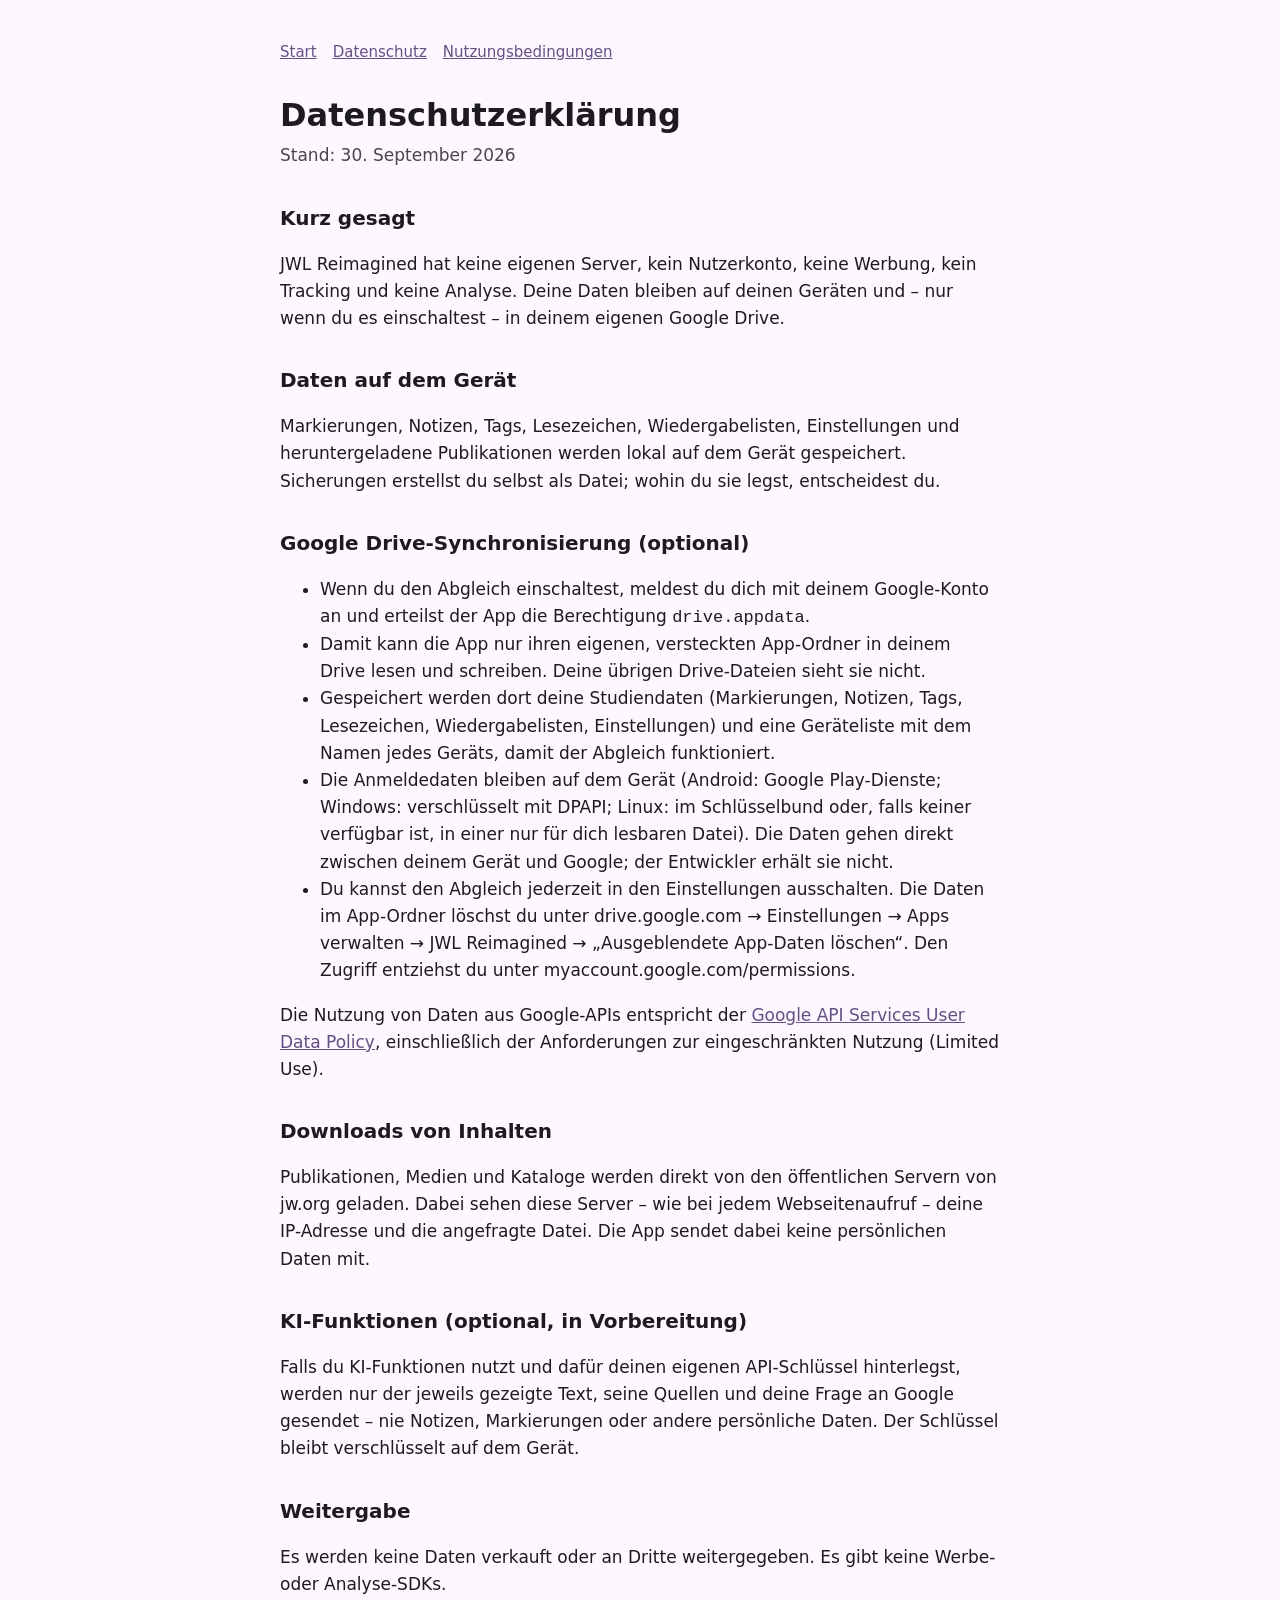
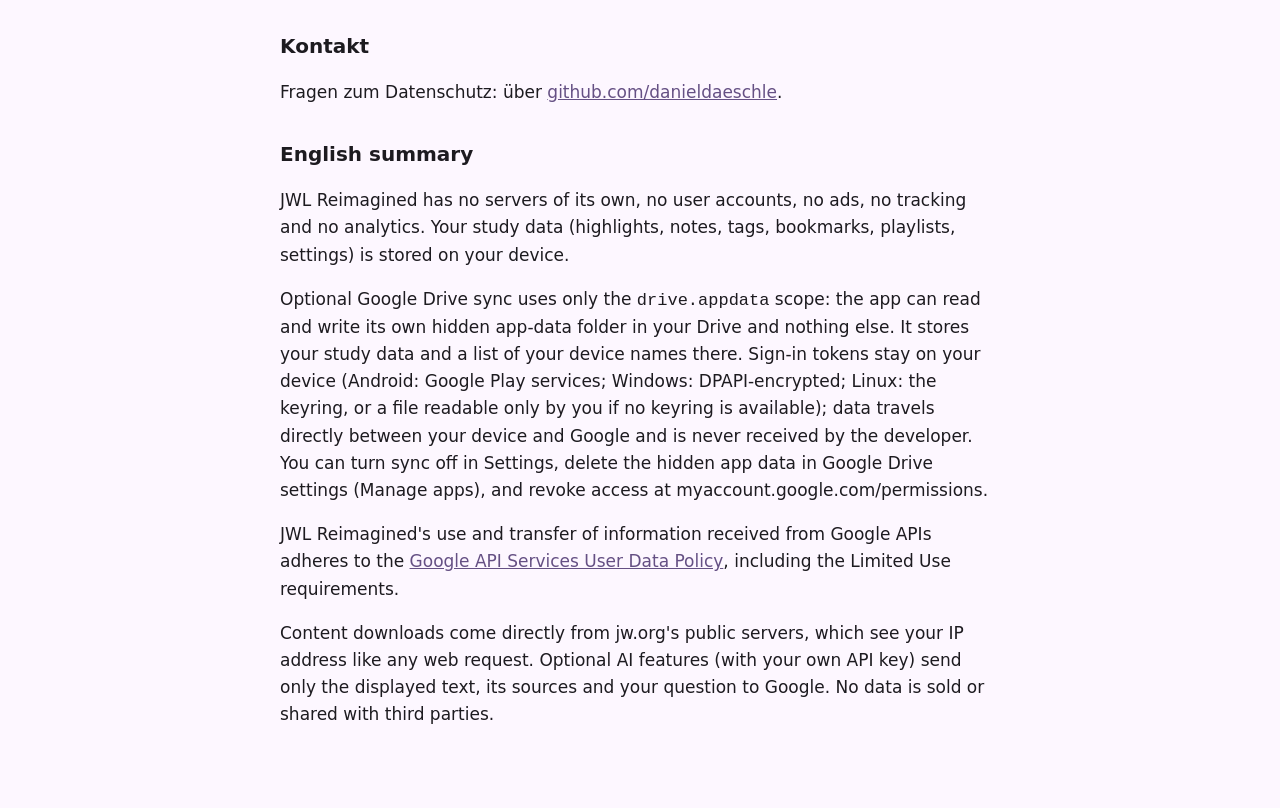
==== privacy.html @ 346ab060 "Homepage, privacy policy and terms Co-Authored-By: Claude Opus 5.5 <noreply@anthropic.com>" ====
<!doctype html>
<html lang="de">
<head>
<meta charset="utf-8">
<meta name="viewport" content="width=device-width, initial-scale=1">
<title>Datenschutz · JWL Reimagined</title>
<link rel="stylesheet" href="style.css">
</head>
<body>
<main>
<nav><a href="./">Start</a><a href="privacy.html">Datenschutz</a><a href="terms.html">Nutzungsbedingungen</a></nav>
<h1>Datenschutzerklärung</h1>
<p class="sub">Stand: 30. September 2026</p>

<h2>Kurz gesagt</h2>
<p>JWL Reimagined hat keine eigenen Server, kein Nutzerkonto, keine Werbung, kein Tracking und keine Analyse. Deine Daten bleiben auf deinen Geräten und – nur wenn du es einschaltest – in deinem eigenen Google Drive.</p>

<h2>Daten auf dem Gerät</h2>
<p>Markierungen, Notizen, Tags, Lesezeichen, Wiedergabelisten, Einstellungen und heruntergeladene Publikationen werden lokal auf dem Gerät gespeichert. Sicherungen erstellst du selbst als Datei; wohin du sie legst, entscheidest du.</p>

<h2>Google Drive-Synchronisierung (optional)</h2>
<ul>
<li>Wenn du den Abgleich einschaltest, meldest du dich mit deinem Google-Konto an und erteilst der App die Berechtigung <code>drive.appdata</code>.</li>
<li>Damit kann die App nur ihren eigenen, versteckten App-Ordner in deinem Drive lesen und schreiben. Deine übrigen Drive-Dateien sieht sie nicht.</li>
<li>Gespeichert werden dort deine Studiendaten (Markierungen, Notizen, Tags, Lesezeichen, Wiedergabelisten, Einstellungen) und eine Geräteliste mit dem Namen jedes Geräts, damit der Abgleich funktioniert.</li>
<li>Die Anmeldedaten bleiben auf dem Gerät (Android: Google Play-Dienste; Windows: verschlüsselt mit DPAPI; Linux: im Schlüsselbund oder, falls keiner verfügbar ist, in einer nur für dich lesbaren Datei). Die Daten gehen direkt zwischen deinem Gerät und Google; der Entwickler erhält sie nicht.</li>
<li>Du kannst den Abgleich jederzeit in den Einstellungen ausschalten. Die Daten im App-Ordner löschst du unter drive.google.com → Einstellungen → Apps verwalten → JWL Reimagined → „Ausgeblendete App-Daten löschen“. Den Zugriff entziehst du unter myaccount.google.com/permissions.</li>
</ul>
<p>Die Nutzung von Daten aus Google-APIs entspricht der <a href="https://developers.google.com/terms/api-services-user-data-policy">Google API Services User Data Policy</a>, einschließlich der Anforderungen zur eingeschränkten Nutzung (Limited Use).</p>

<h2>Downloads von Inhalten</h2>
<p>Publikationen, Medien und Kataloge werden direkt von den öffentlichen Servern von jw.org geladen. Dabei sehen diese Server – wie bei jedem Webseitenaufruf – deine IP-Adresse und die angefragte Datei. Die App sendet dabei keine persönlichen Daten mit.</p>

<h2>KI-Funktionen (optional, in Vorbereitung)</h2>
<p>Falls du KI-Funktionen nutzt und dafür deinen eigenen API-Schlüssel hinterlegst, werden nur der jeweils gezeigte Text, seine Quellen und deine Frage an Google gesendet – nie Notizen, Markierungen oder andere persönliche Daten. Der Schlüssel bleibt verschlüsselt auf dem Gerät.</p>

<h2>Weitergabe</h2>
<p>Es werden keine Daten verkauft oder an Dritte weitergegeben. Es gibt keine Werbe- oder Analyse-SDKs.</p>

<h2>Kontakt</h2>
<p>Fragen zum Datenschutz: über <a href="https://github.com/danieldaeschle">github.com/danieldaeschle</a>.</p>

<h2 id="en" lang="en">English summary</h2>
<div lang="en">
<p>JWL Reimagined has no servers of its own, no user accounts, no ads, no tracking and no analytics. Your study data (highlights, notes, tags, bookmarks, playlists, settings) is stored on your device.</p>
<p>Optional Google Drive sync uses only the <code>drive.appdata</code> scope: the app can read and write its own hidden app-data folder in your Drive and nothing else. It stores your study data and a list of your device names there. Sign-in tokens stay on your device (Android: Google Play services; Windows: DPAPI-encrypted; Linux: the keyring, or a file readable only by you if no keyring is available); data travels directly between your device and Google and is never received by the developer. You can turn sync off in Settings, delete the hidden app data in Google Drive settings (Manage apps), and revoke access at myaccount.google.com/permissions.</p>
<p>JWL Reimagined's use and transfer of information received from Google APIs adheres to the <a href="https://developers.google.com/terms/api-services-user-data-policy">Google API Services User Data Policy</a>, including the Limited Use requirements.</p>
<p>Content downloads come directly from jw.org's public servers, which see your IP address like any web request. Optional AI features (with your own API key) send only the displayed text, its sources and your question to Google. No data is sold or shared with third parties.</p>
</div>
</main>
</body>
</html>
---- style.css ----
:root{--bg:#FDF7FF;--fg:#1D1B20;--muted:#49454F;--accent:#655084;--card:#F3EDF7}
@media (prefers-color-scheme:dark){:root{--bg:#141218;--fg:#E6E0E9;--muted:#CAC4D0;--accent:#CFBDFE;--card:#211F26}}
body{margin:0;background:var(--bg);color:var(--fg);font:17px/1.6 system-ui,-apple-system,"Segoe UI",Roboto,sans-serif}
main{max-width:720px;margin:0 auto;padding:40px 16px 64px}
h1{font-size:32px;line-height:1.2;margin:0 0 8px}
h2{font-size:20px;margin:32px 0 8px}
p,li{color:var(--fg)}
.sub{color:var(--muted);margin:0 0 24px}
a{color:var(--accent)}
nav{display:flex;gap:16px;flex-wrap:wrap;margin-bottom:32px;font-size:15px}
.card{background:var(--card);border-radius:16px;padding:16px 20px;margin:16px 0}
footer{margin-top:48px;font-size:14px;color:var(--muted)}
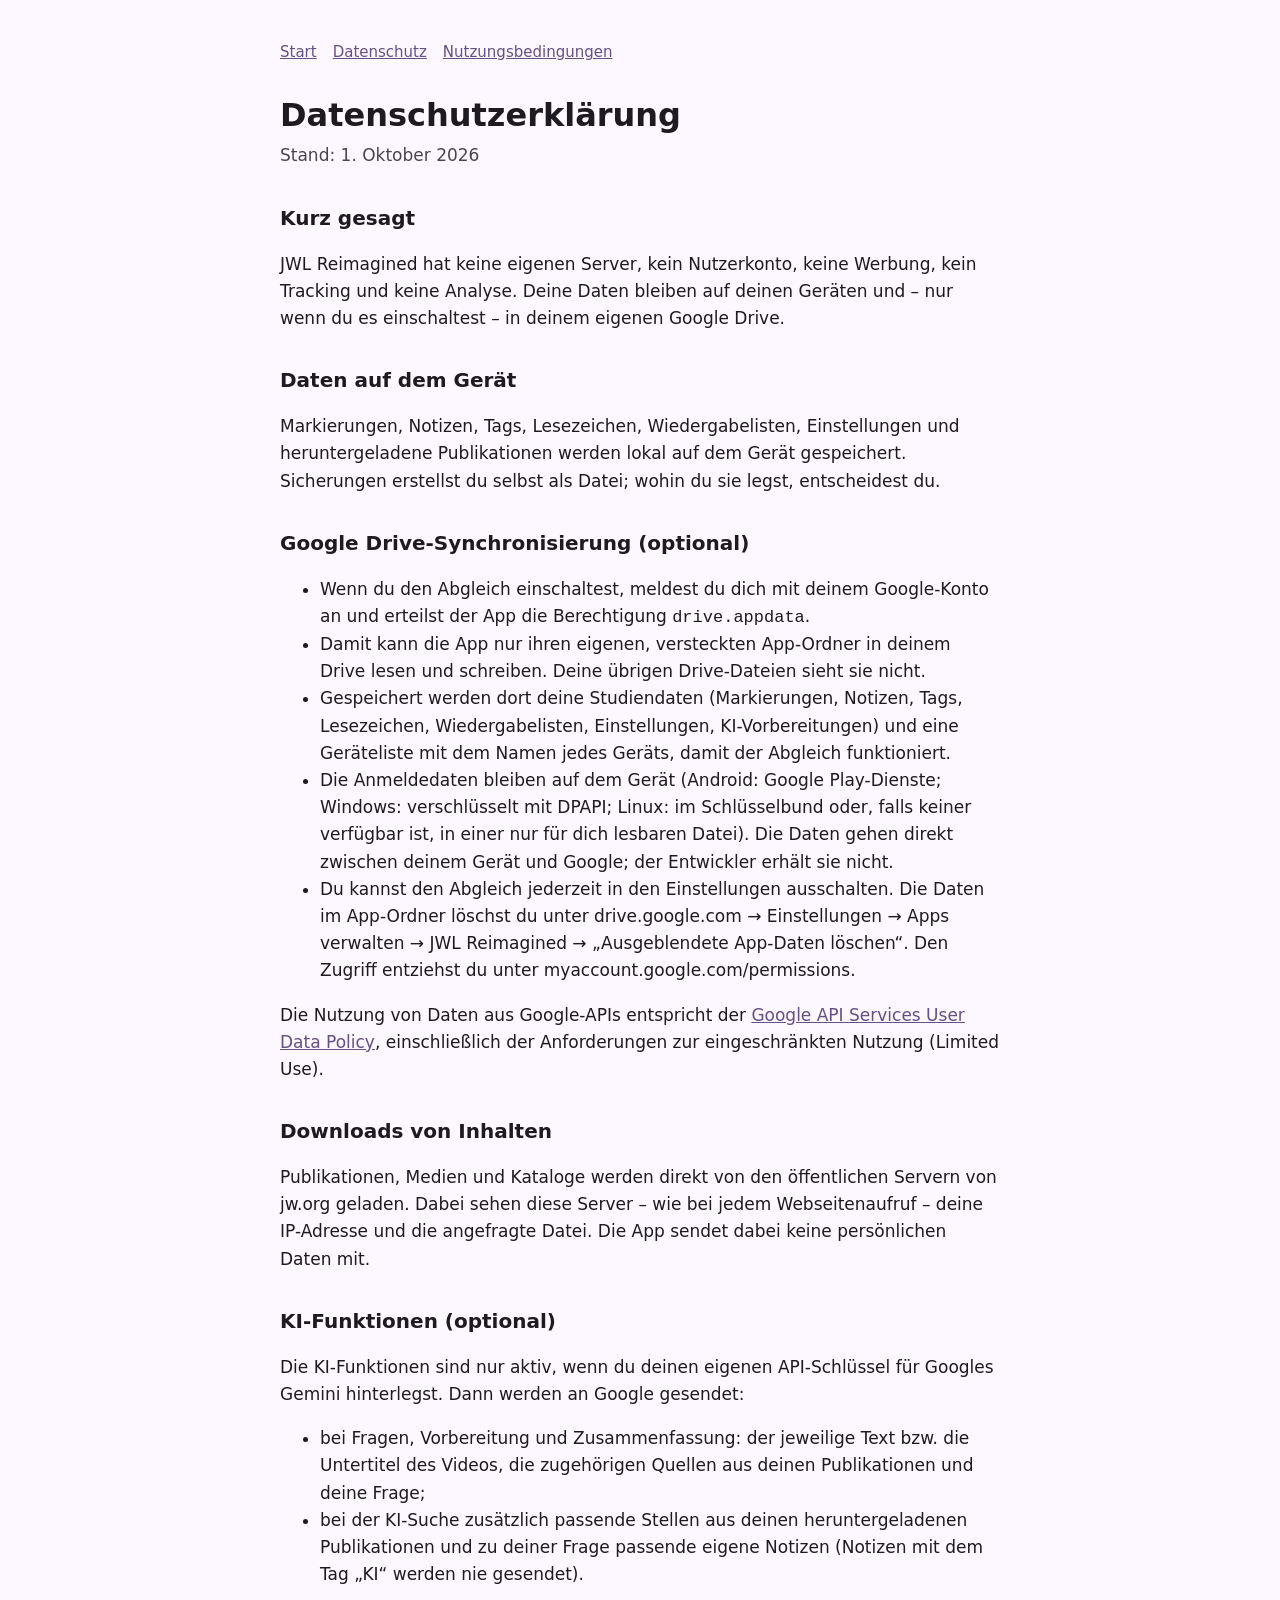
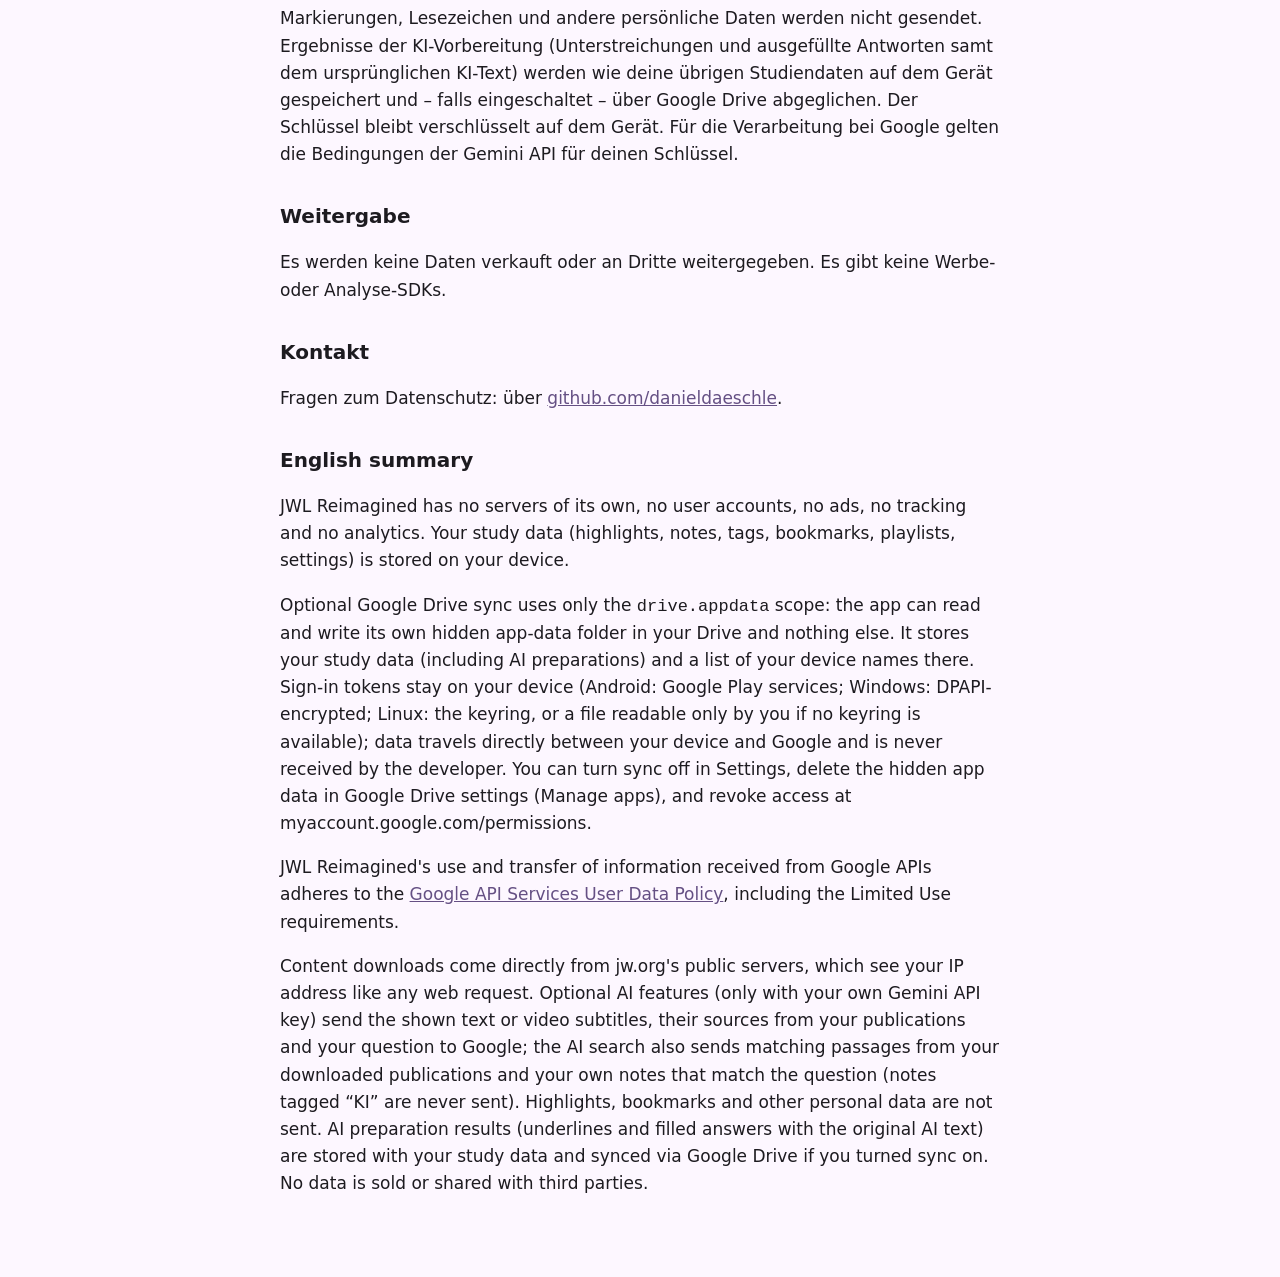
==== commit 93847c7c: "Privacy: AI search sends matching notes; AI preparations are synced Co-Authored-By: Claude Opus 5.5 " ====
--- a/privacy.html
+++ b/privacy.html
@@ -10,7 +10,7 @@
 <main>
 <nav><a href="./">Start</a><a href="privacy.html">Datenschutz</a><a href="terms.html">Nutzungsbedingungen</a></nav>
 <h1>Datenschutzerklärung</h1>
-<p class="sub">Stand: 30. September 2026</p>
+<p class="sub">Stand: 1. Oktober 2026</p>
 
 <h2>Kurz gesagt</h2>
 <p>JWL Reimagined hat keine eigenen Server, kein Nutzerkonto, keine Werbung, kein Tracking und keine Analyse. Deine Daten bleiben auf deinen Geräten und – nur wenn du es einschaltest – in deinem eigenen Google Drive.</p>
@@ -22,7 +22,7 @@
 <ul>
 <li>Wenn du den Abgleich einschaltest, meldest du dich mit deinem Google-Konto an und erteilst der App die Berechtigung <code>drive.appdata</code>.</li>
 <li>Damit kann die App nur ihren eigenen, versteckten App-Ordner in deinem Drive lesen und schreiben. Deine übrigen Drive-Dateien sieht sie nicht.</li>
-<li>Gespeichert werden dort deine Studiendaten (Markierungen, Notizen, Tags, Lesezeichen, Wiedergabelisten, Einstellungen) und eine Geräteliste mit dem Namen jedes Geräts, damit der Abgleich funktioniert.</li>
+<li>Gespeichert werden dort deine Studiendaten (Markierungen, Notizen, Tags, Lesezeichen, Wiedergabelisten, Einstellungen, KI-Vorbereitungen) und eine Geräteliste mit dem Namen jedes Geräts, damit der Abgleich funktioniert.</li>
 <li>Die Anmeldedaten bleiben auf dem Gerät (Android: Google Play-Dienste; Windows: verschlüsselt mit DPAPI; Linux: im Schlüsselbund oder, falls keiner verfügbar ist, in einer nur für dich lesbaren Datei). Die Daten gehen direkt zwischen deinem Gerät und Google; der Entwickler erhält sie nicht.</li>
 <li>Du kannst den Abgleich jederzeit in den Einstellungen ausschalten. Die Daten im App-Ordner löschst du unter drive.google.com → Einstellungen → Apps verwalten → JWL Reimagined → „Ausgeblendete App-Daten löschen“. Den Zugriff entziehst du unter myaccount.google.com/permissions.</li>
 </ul>
@@ -31,8 +31,13 @@
 <h2>Downloads von Inhalten</h2>
 <p>Publikationen, Medien und Kataloge werden direkt von den öffentlichen Servern von jw.org geladen. Dabei sehen diese Server – wie bei jedem Webseitenaufruf – deine IP-Adresse und die angefragte Datei. Die App sendet dabei keine persönlichen Daten mit.</p>
 
-<h2>KI-Funktionen (optional, in Vorbereitung)</h2>
-<p>Falls du KI-Funktionen nutzt und dafür deinen eigenen API-Schlüssel hinterlegst, werden nur der jeweils gezeigte Text, seine Quellen und deine Frage an Google gesendet – nie Notizen, Markierungen oder andere persönliche Daten. Der Schlüssel bleibt verschlüsselt auf dem Gerät.</p>
+<h2>KI-Funktionen (optional)</h2>
+<p>Die KI-Funktionen sind nur aktiv, wenn du deinen eigenen API-Schlüssel für Googles Gemini hinterlegst. Dann werden an Google gesendet:</p>
+<ul>
+<li>bei Fragen, Vorbereitung und Zusammenfassung: der jeweilige Text bzw. die Untertitel des Videos, die zugehörigen Quellen aus deinen Publikationen und deine Frage;</li>
+<li>bei der KI-Suche zusätzlich passende Stellen aus deinen heruntergeladenen Publikationen und zu deiner Frage passende eigene Notizen (Notizen mit dem Tag „KI“ werden nie gesendet).</li>
+</ul>
+<p>Markierungen, Lesezeichen und andere persönliche Daten werden nicht gesendet. Ergebnisse der KI-Vorbereitung (Unterstreichungen und ausgefüllte Antworten samt dem ursprünglichen KI-Text) werden wie deine übrigen Studiendaten auf dem Gerät gespeichert und – falls eingeschaltet – über Google Drive abgeglichen. Der Schlüssel bleibt verschlüsselt auf dem Gerät. Für die Verarbeitung bei Google gelten die Bedingungen der Gemini API für deinen Schlüssel.</p>
 
 <h2>Weitergabe</h2>
 <p>Es werden keine Daten verkauft oder an Dritte weitergegeben. Es gibt keine Werbe- oder Analyse-SDKs.</p>
@@ -43,9 +48,9 @@
 <h2 id="en" lang="en">English summary</h2>
 <div lang="en">
 <p>JWL Reimagined has no servers of its own, no user accounts, no ads, no tracking and no analytics. Your study data (highlights, notes, tags, bookmarks, playlists, settings) is stored on your device.</p>
-<p>Optional Google Drive sync uses only the <code>drive.appdata</code> scope: the app can read and write its own hidden app-data folder in your Drive and nothing else. It stores your study data and a list of your device names there. Sign-in tokens stay on your device (Android: Google Play services; Windows: DPAPI-encrypted; Linux: the keyring, or a file readable only by you if no keyring is available); data travels directly between your device and Google and is never received by the developer. You can turn sync off in Settings, delete the hidden app data in Google Drive settings (Manage apps), and revoke access at myaccount.google.com/permissions.</p>
+<p>Optional Google Drive sync uses only the <code>drive.appdata</code> scope: the app can read and write its own hidden app-data folder in your Drive and nothing else. It stores your study data (including AI preparations) and a list of your device names there. Sign-in tokens stay on your device (Android: Google Play services; Windows: DPAPI-encrypted; Linux: the keyring, or a file readable only by you if no keyring is available); data travels directly between your device and Google and is never received by the developer. You can turn sync off in Settings, delete the hidden app data in Google Drive settings (Manage apps), and revoke access at myaccount.google.com/permissions.</p>
 <p>JWL Reimagined's use and transfer of information received from Google APIs adheres to the <a href="https://developers.google.com/terms/api-services-user-data-policy">Google API Services User Data Policy</a>, including the Limited Use requirements.</p>
-<p>Content downloads come directly from jw.org's public servers, which see your IP address like any web request. Optional AI features (with your own API key) send only the displayed text, its sources and your question to Google. No data is sold or shared with third parties.</p>
+<p>Content downloads come directly from jw.org's public servers, which see your IP address like any web request. Optional AI features (only with your own Gemini API key) send the shown text or video subtitles, their sources from your publications and your question to Google; the AI search also sends matching passages from your downloaded publications and your own notes that match the question (notes tagged “KI” are never sent). Highlights, bookmarks and other personal data are not sent. AI preparation results (underlines and filled answers with the original AI text) are stored with your study data and synced via Google Drive if you turned sync on. No data is sold or shared with third parties.</p>
 </div>
 </main>
 </body>
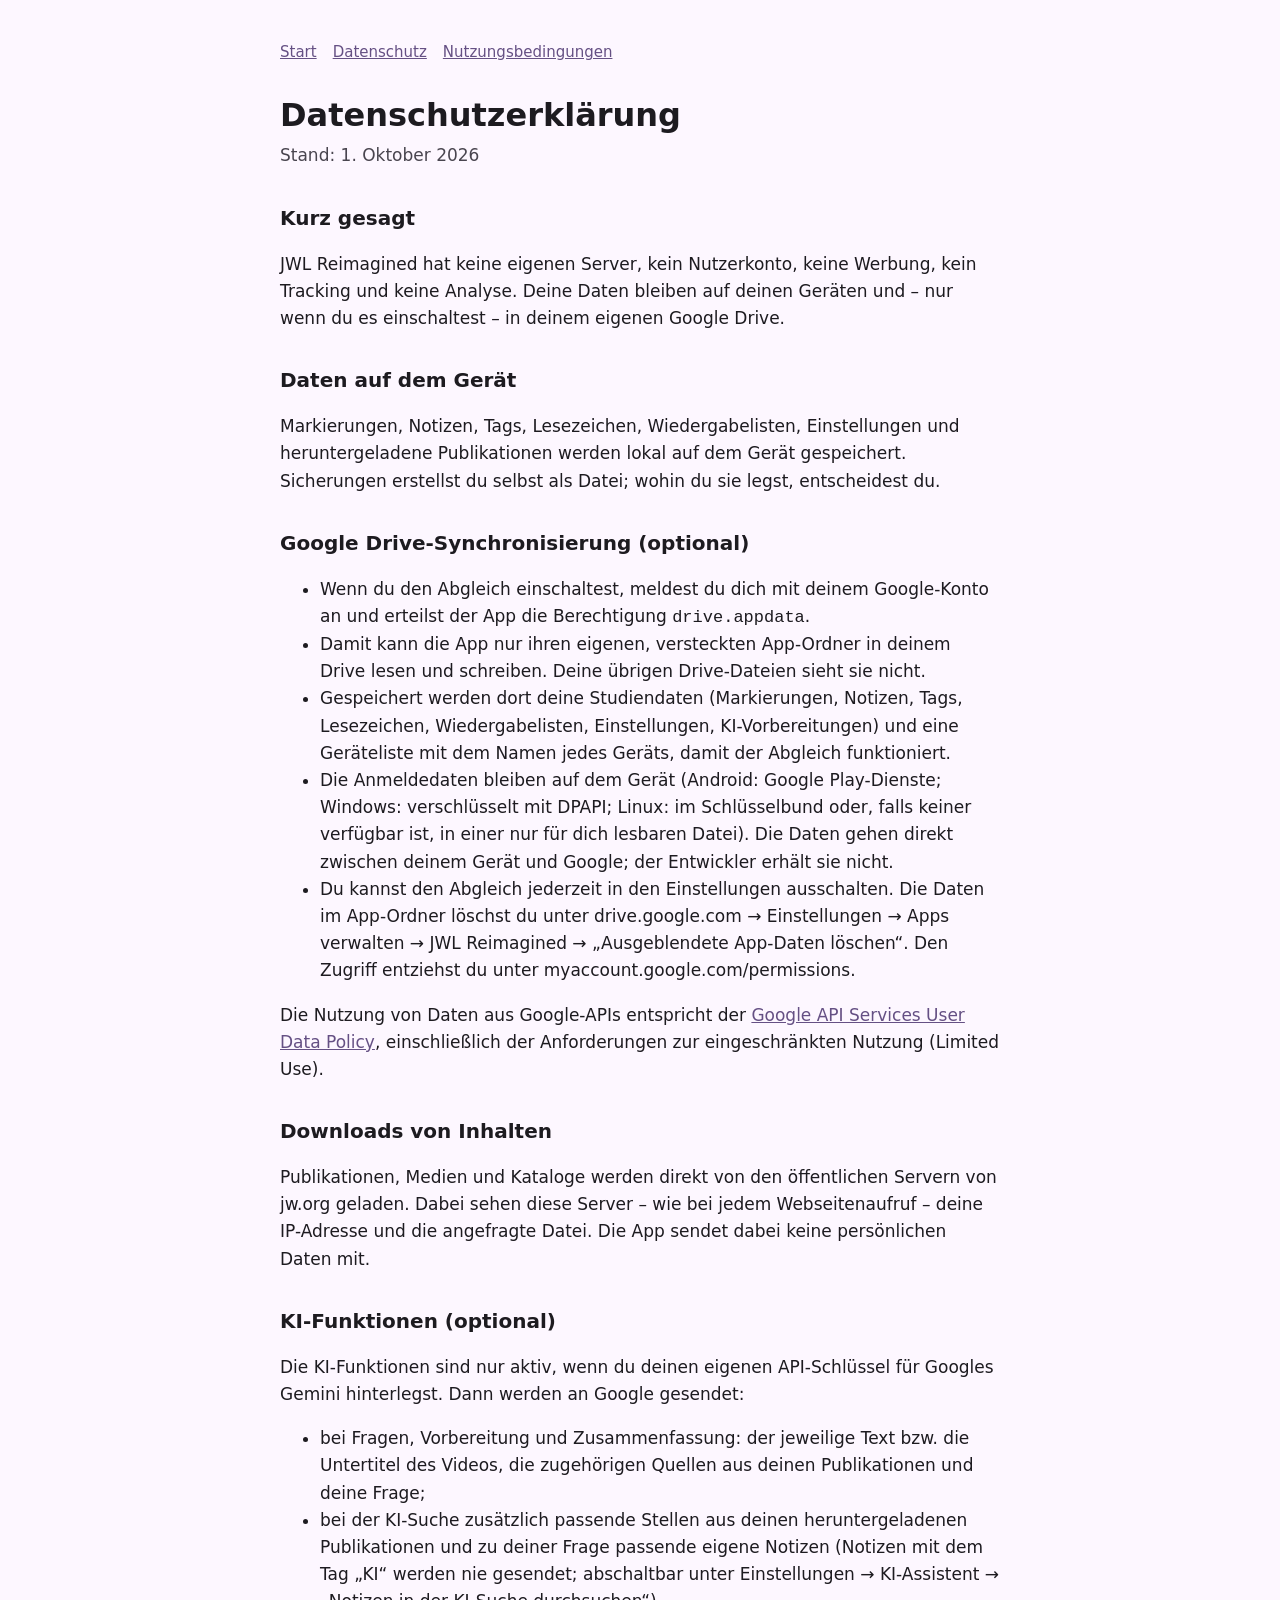
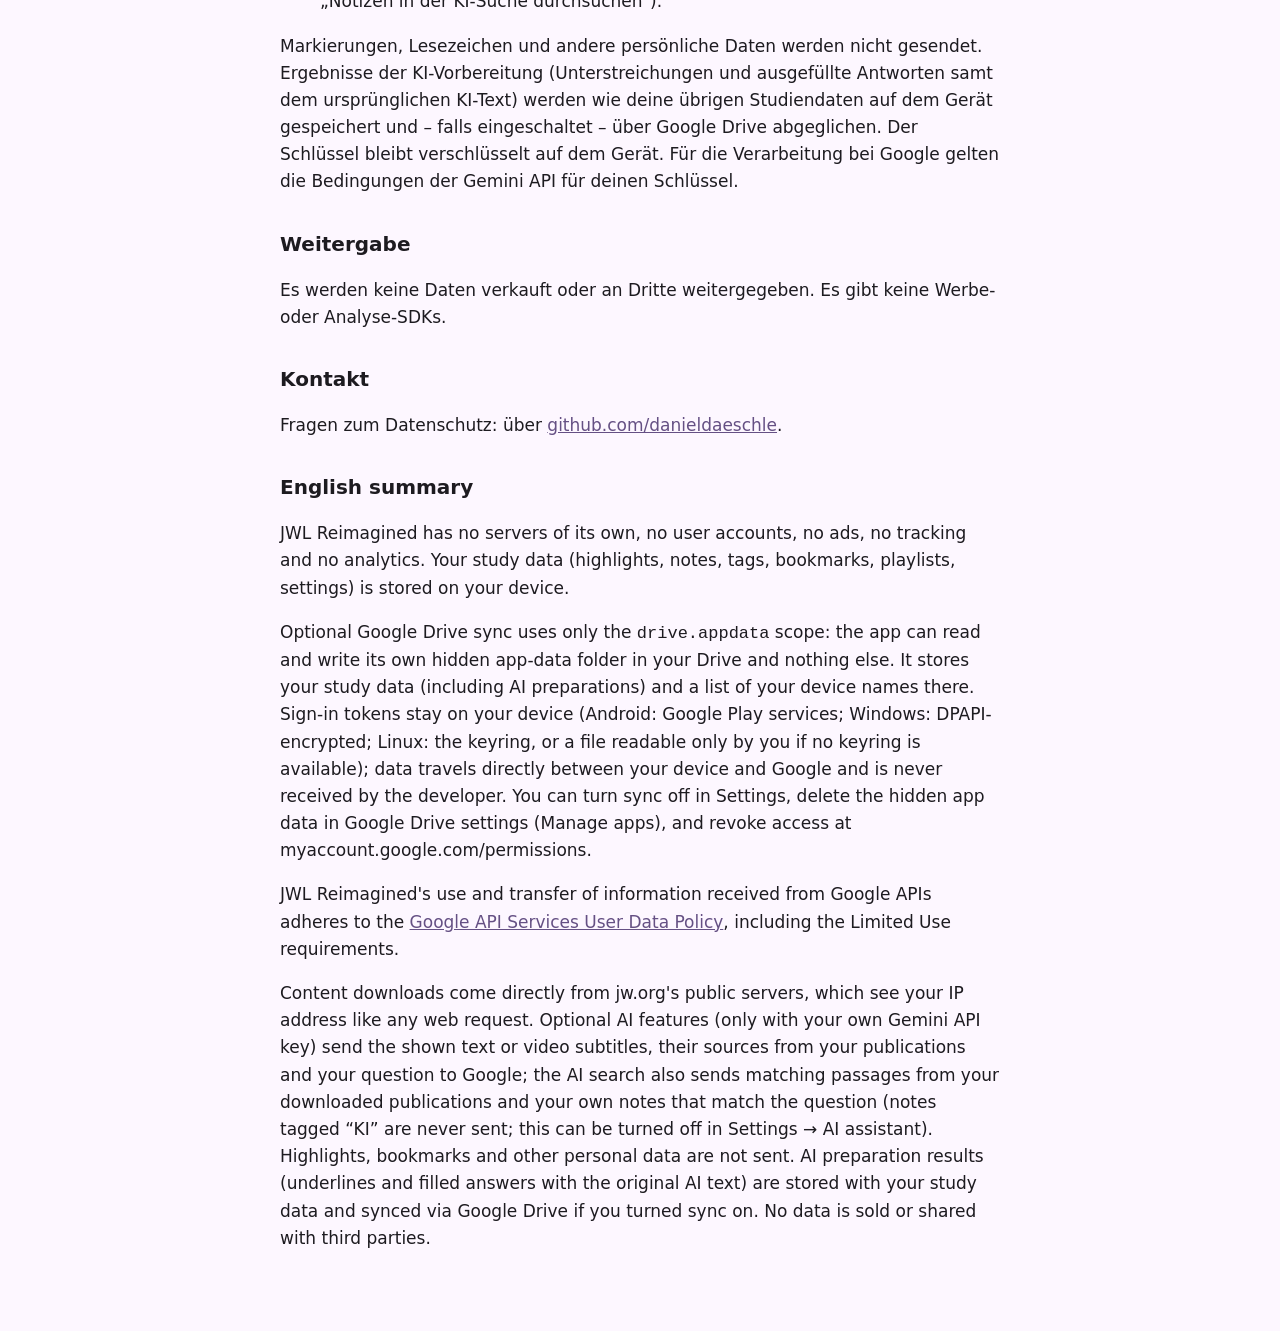
==== commit e09dc56f: "Privacy: notes in AI search can be turned off Co-Authored-By: Claude Opus 5.5 <noreply@anthropic.com" ====
--- a/privacy.html
+++ b/privacy.html
@@ -35,7 +35,7 @@
 <p>Die KI-Funktionen sind nur aktiv, wenn du deinen eigenen API-Schlüssel für Googles Gemini hinterlegst. Dann werden an Google gesendet:</p>
 <ul>
 <li>bei Fragen, Vorbereitung und Zusammenfassung: der jeweilige Text bzw. die Untertitel des Videos, die zugehörigen Quellen aus deinen Publikationen und deine Frage;</li>
-<li>bei der KI-Suche zusätzlich passende Stellen aus deinen heruntergeladenen Publikationen und zu deiner Frage passende eigene Notizen (Notizen mit dem Tag „KI“ werden nie gesendet).</li>
+<li>bei der KI-Suche zusätzlich passende Stellen aus deinen heruntergeladenen Publikationen und zu deiner Frage passende eigene Notizen (Notizen mit dem Tag „KI“ werden nie gesendet; abschaltbar unter Einstellungen → KI-Assistent → „Notizen in der KI-Suche durchsuchen“).</li>
 </ul>
 <p>Markierungen, Lesezeichen und andere persönliche Daten werden nicht gesendet. Ergebnisse der KI-Vorbereitung (Unterstreichungen und ausgefüllte Antworten samt dem ursprünglichen KI-Text) werden wie deine übrigen Studiendaten auf dem Gerät gespeichert und – falls eingeschaltet – über Google Drive abgeglichen. Der Schlüssel bleibt verschlüsselt auf dem Gerät. Für die Verarbeitung bei Google gelten die Bedingungen der Gemini API für deinen Schlüssel.</p>
 
@@ -50,7 +50,7 @@
 <p>JWL Reimagined has no servers of its own, no user accounts, no ads, no tracking and no analytics. Your study data (highlights, notes, tags, bookmarks, playlists, settings) is stored on your device.</p>
 <p>Optional Google Drive sync uses only the <code>drive.appdata</code> scope: the app can read and write its own hidden app-data folder in your Drive and nothing else. It stores your study data (including AI preparations) and a list of your device names there. Sign-in tokens stay on your device (Android: Google Play services; Windows: DPAPI-encrypted; Linux: the keyring, or a file readable only by you if no keyring is available); data travels directly between your device and Google and is never received by the developer. You can turn sync off in Settings, delete the hidden app data in Google Drive settings (Manage apps), and revoke access at myaccount.google.com/permissions.</p>
 <p>JWL Reimagined's use and transfer of information received from Google APIs adheres to the <a href="https://developers.google.com/terms/api-services-user-data-policy">Google API Services User Data Policy</a>, including the Limited Use requirements.</p>
-<p>Content downloads come directly from jw.org's public servers, which see your IP address like any web request. Optional AI features (only with your own Gemini API key) send the shown text or video subtitles, their sources from your publications and your question to Google; the AI search also sends matching passages from your downloaded publications and your own notes that match the question (notes tagged “KI” are never sent). Highlights, bookmarks and other personal data are not sent. AI preparation results (underlines and filled answers with the original AI text) are stored with your study data and synced via Google Drive if you turned sync on. No data is sold or shared with third parties.</p>
+<p>Content downloads come directly from jw.org's public servers, which see your IP address like any web request. Optional AI features (only with your own Gemini API key) send the shown text or video subtitles, their sources from your publications and your question to Google; the AI search also sends matching passages from your downloaded publications and your own notes that match the question (notes tagged “KI” are never sent; this can be turned off in Settings → AI assistant). Highlights, bookmarks and other personal data are not sent. AI preparation results (underlines and filled answers with the original AI text) are stored with your study data and synced via Google Drive if you turned sync on. No data is sold or shared with third parties.</p>
 </div>
 </main>
 </body>
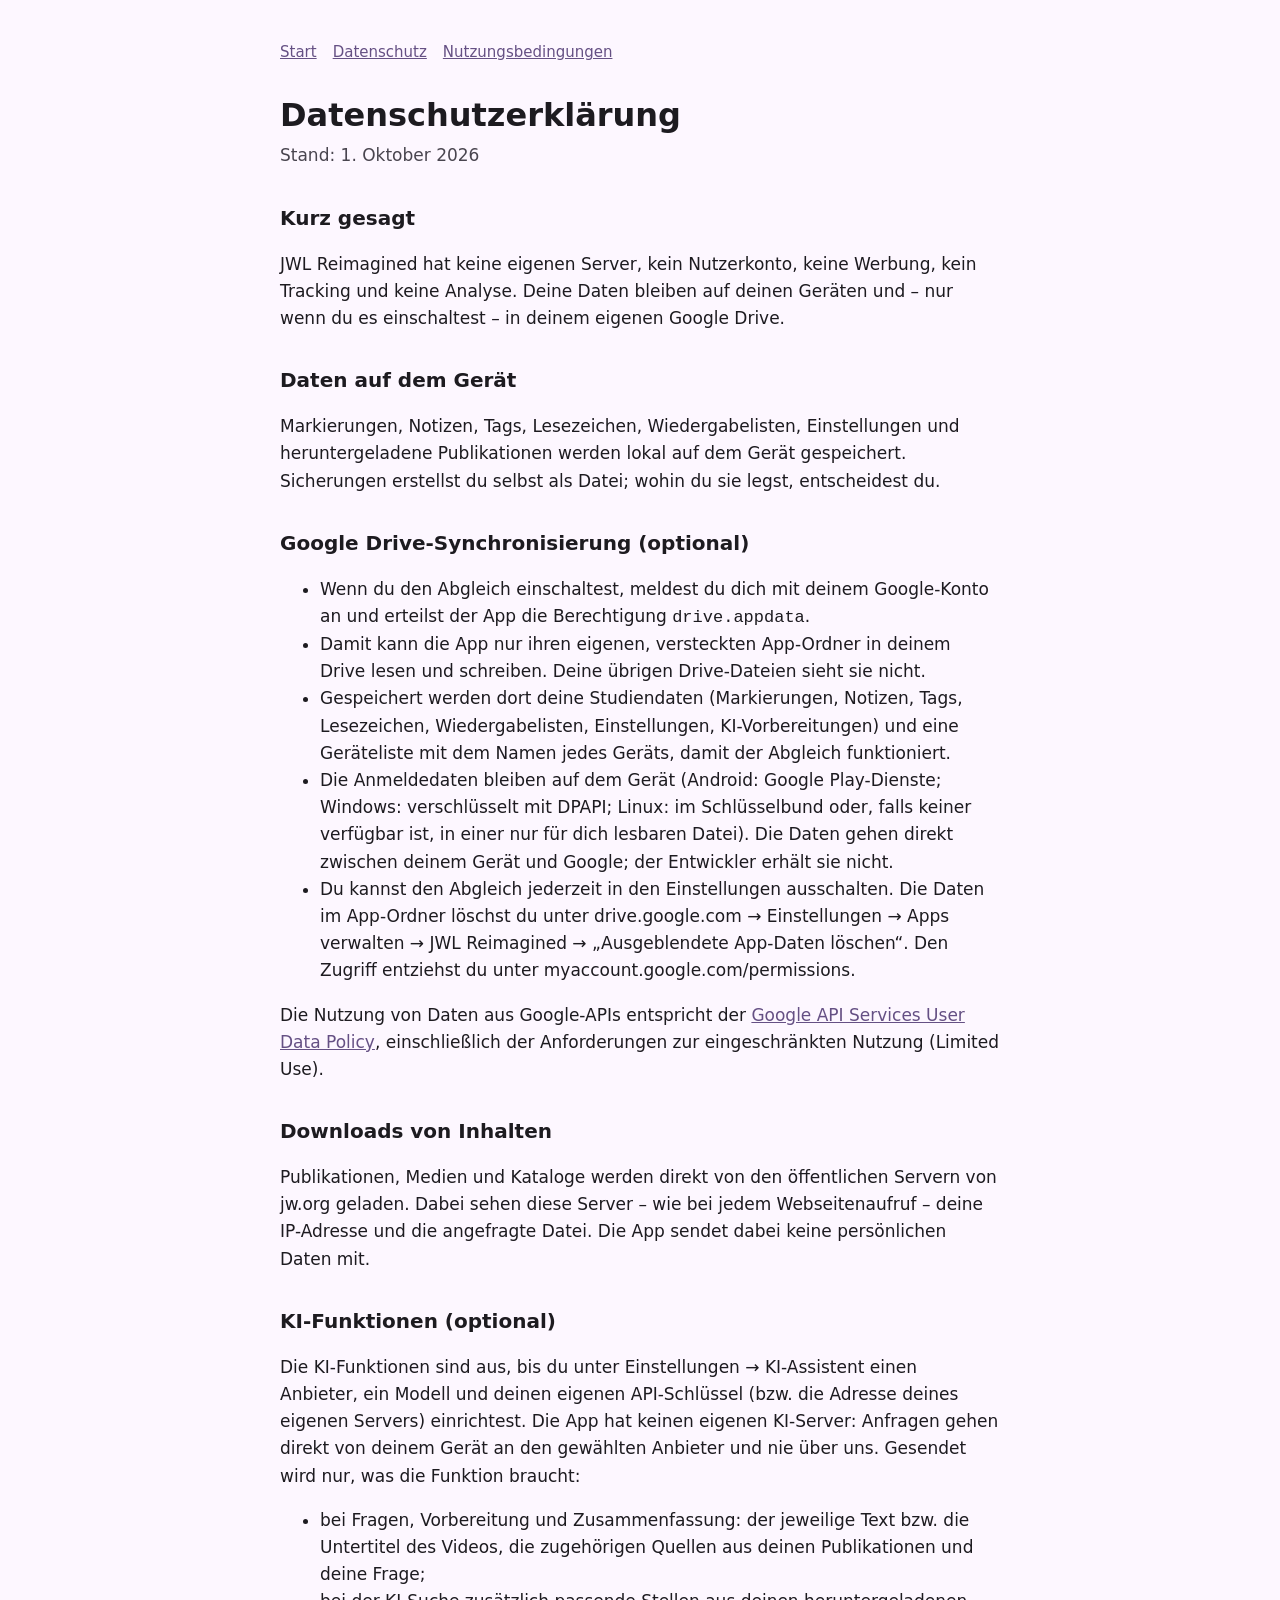
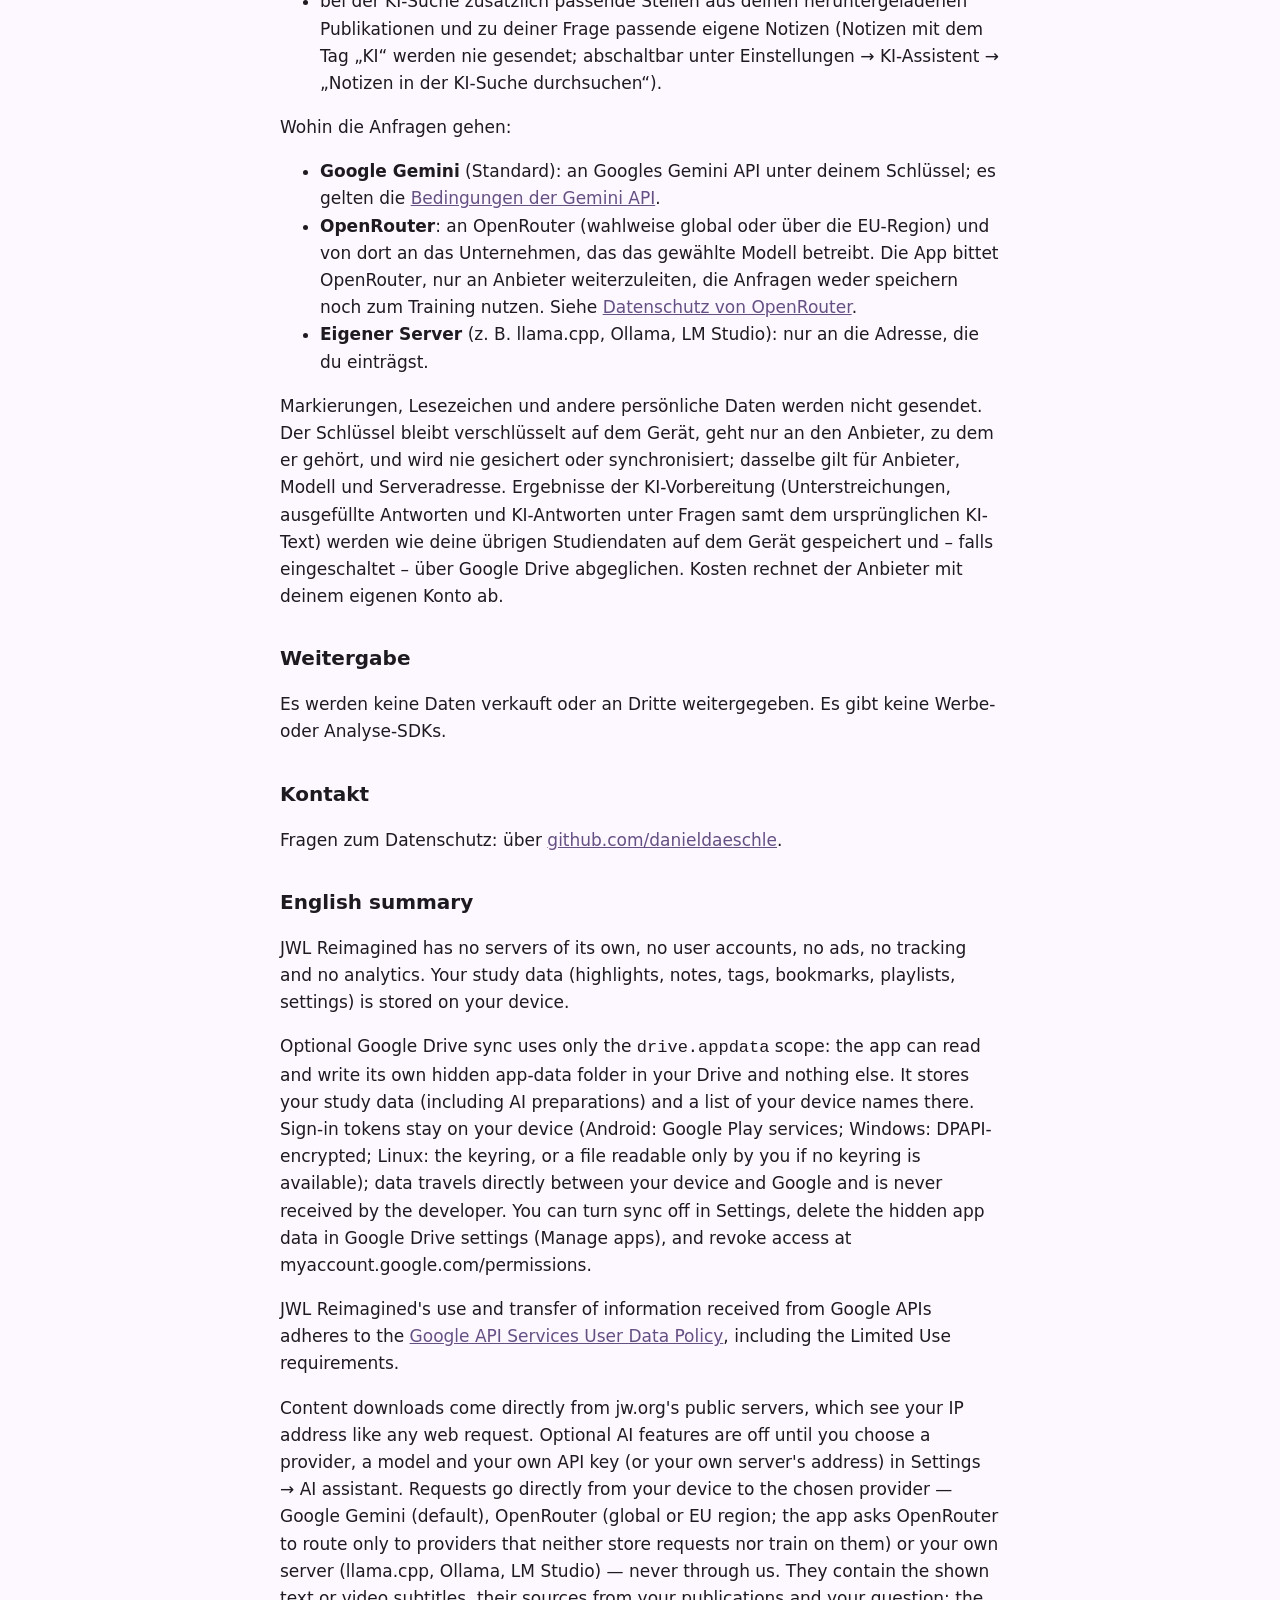
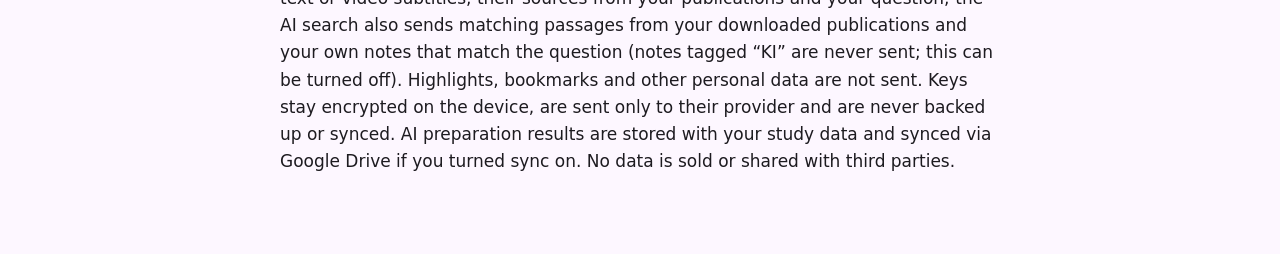
==== commit 64420cea: "Privacy: AI provider choice (Gemini, OpenRouter incl. EU region, own server) Co-Authored-By: Claude " ====
--- a/privacy.html
+++ b/privacy.html
@@ -32,12 +32,18 @@
 <p>Publikationen, Medien und Kataloge werden direkt von den öffentlichen Servern von jw.org geladen. Dabei sehen diese Server – wie bei jedem Webseitenaufruf – deine IP-Adresse und die angefragte Datei. Die App sendet dabei keine persönlichen Daten mit.</p>
 
 <h2>KI-Funktionen (optional)</h2>
-<p>Die KI-Funktionen sind nur aktiv, wenn du deinen eigenen API-Schlüssel für Googles Gemini hinterlegst. Dann werden an Google gesendet:</p>
+<p>Die KI-Funktionen sind aus, bis du unter Einstellungen → KI-Assistent einen Anbieter, ein Modell und deinen eigenen API-Schlüssel (bzw. die Adresse deines eigenen Servers) einrichtest. Die App hat keinen eigenen KI-Server: Anfragen gehen direkt von deinem Gerät an den gewählten Anbieter und nie über uns. Gesendet wird nur, was die Funktion braucht:</p>
 <ul>
 <li>bei Fragen, Vorbereitung und Zusammenfassung: der jeweilige Text bzw. die Untertitel des Videos, die zugehörigen Quellen aus deinen Publikationen und deine Frage;</li>
 <li>bei der KI-Suche zusätzlich passende Stellen aus deinen heruntergeladenen Publikationen und zu deiner Frage passende eigene Notizen (Notizen mit dem Tag „KI“ werden nie gesendet; abschaltbar unter Einstellungen → KI-Assistent → „Notizen in der KI-Suche durchsuchen“).</li>
 </ul>
-<p>Markierungen, Lesezeichen und andere persönliche Daten werden nicht gesendet. Ergebnisse der KI-Vorbereitung (Unterstreichungen und ausgefüllte Antworten samt dem ursprünglichen KI-Text) werden wie deine übrigen Studiendaten auf dem Gerät gespeichert und – falls eingeschaltet – über Google Drive abgeglichen. Der Schlüssel bleibt verschlüsselt auf dem Gerät. Für die Verarbeitung bei Google gelten die Bedingungen der Gemini API für deinen Schlüssel.</p>
+<p>Wohin die Anfragen gehen:</p>
+<ul>
+<li><strong>Google Gemini</strong> (Standard): an Googles Gemini API unter deinem Schlüssel; es gelten die <a href="https://ai.google.dev/gemini-api/terms">Bedingungen der Gemini API</a>.</li>
+<li><strong>OpenRouter</strong>: an OpenRouter (wahlweise global oder über die EU-Region) und von dort an das Unternehmen, das das gewählte Modell betreibt. Die App bittet OpenRouter, nur an Anbieter weiterzuleiten, die Anfragen weder speichern noch zum Training nutzen. Siehe <a href="https://openrouter.ai/privacy">Datenschutz von OpenRouter</a>.</li>
+<li><strong>Eigener Server</strong> (z. B. llama.cpp, Ollama, LM Studio): nur an die Adresse, die du einträgst.</li>
+</ul>
+<p>Markierungen, Lesezeichen und andere persönliche Daten werden nicht gesendet. Der Schlüssel bleibt verschlüsselt auf dem Gerät, geht nur an den Anbieter, zu dem er gehört, und wird nie gesichert oder synchronisiert; dasselbe gilt für Anbieter, Modell und Serveradresse. Ergebnisse der KI-Vorbereitung (Unterstreichungen, ausgefüllte Antworten und KI-Antworten unter Fragen samt dem ursprünglichen KI-Text) werden wie deine übrigen Studiendaten auf dem Gerät gespeichert und – falls eingeschaltet – über Google Drive abgeglichen. Kosten rechnet der Anbieter mit deinem eigenen Konto ab.</p>
 
 <h2>Weitergabe</h2>
 <p>Es werden keine Daten verkauft oder an Dritte weitergegeben. Es gibt keine Werbe- oder Analyse-SDKs.</p>
@@ -50,7 +56,7 @@
 <p>JWL Reimagined has no servers of its own, no user accounts, no ads, no tracking and no analytics. Your study data (highlights, notes, tags, bookmarks, playlists, settings) is stored on your device.</p>
 <p>Optional Google Drive sync uses only the <code>drive.appdata</code> scope: the app can read and write its own hidden app-data folder in your Drive and nothing else. It stores your study data (including AI preparations) and a list of your device names there. Sign-in tokens stay on your device (Android: Google Play services; Windows: DPAPI-encrypted; Linux: the keyring, or a file readable only by you if no keyring is available); data travels directly between your device and Google and is never received by the developer. You can turn sync off in Settings, delete the hidden app data in Google Drive settings (Manage apps), and revoke access at myaccount.google.com/permissions.</p>
 <p>JWL Reimagined's use and transfer of information received from Google APIs adheres to the <a href="https://developers.google.com/terms/api-services-user-data-policy">Google API Services User Data Policy</a>, including the Limited Use requirements.</p>
-<p>Content downloads come directly from jw.org's public servers, which see your IP address like any web request. Optional AI features (only with your own Gemini API key) send the shown text or video subtitles, their sources from your publications and your question to Google; the AI search also sends matching passages from your downloaded publications and your own notes that match the question (notes tagged “KI” are never sent; this can be turned off in Settings → AI assistant). Highlights, bookmarks and other personal data are not sent. AI preparation results (underlines and filled answers with the original AI text) are stored with your study data and synced via Google Drive if you turned sync on. No data is sold or shared with third parties.</p>
+<p>Content downloads come directly from jw.org's public servers, which see your IP address like any web request. Optional AI features are off until you choose a provider, a model and your own API key (or your own server's address) in Settings → AI assistant. Requests go directly from your device to the chosen provider — Google Gemini (default), OpenRouter (global or EU region; the app asks OpenRouter to route only to providers that neither store requests nor train on them) or your own server (llama.cpp, Ollama, LM Studio) — never through us. They contain the shown text or video subtitles, their sources from your publications and your question; the AI search also sends matching passages from your downloaded publications and your own notes that match the question (notes tagged “KI” are never sent; this can be turned off). Highlights, bookmarks and other personal data are not sent. Keys stay encrypted on the device, are sent only to their provider and are never backed up or synced. AI preparation results are stored with your study data and synced via Google Drive if you turned sync on. No data is sold or shared with third parties.</p>
 </div>
 </main>
 </body>
